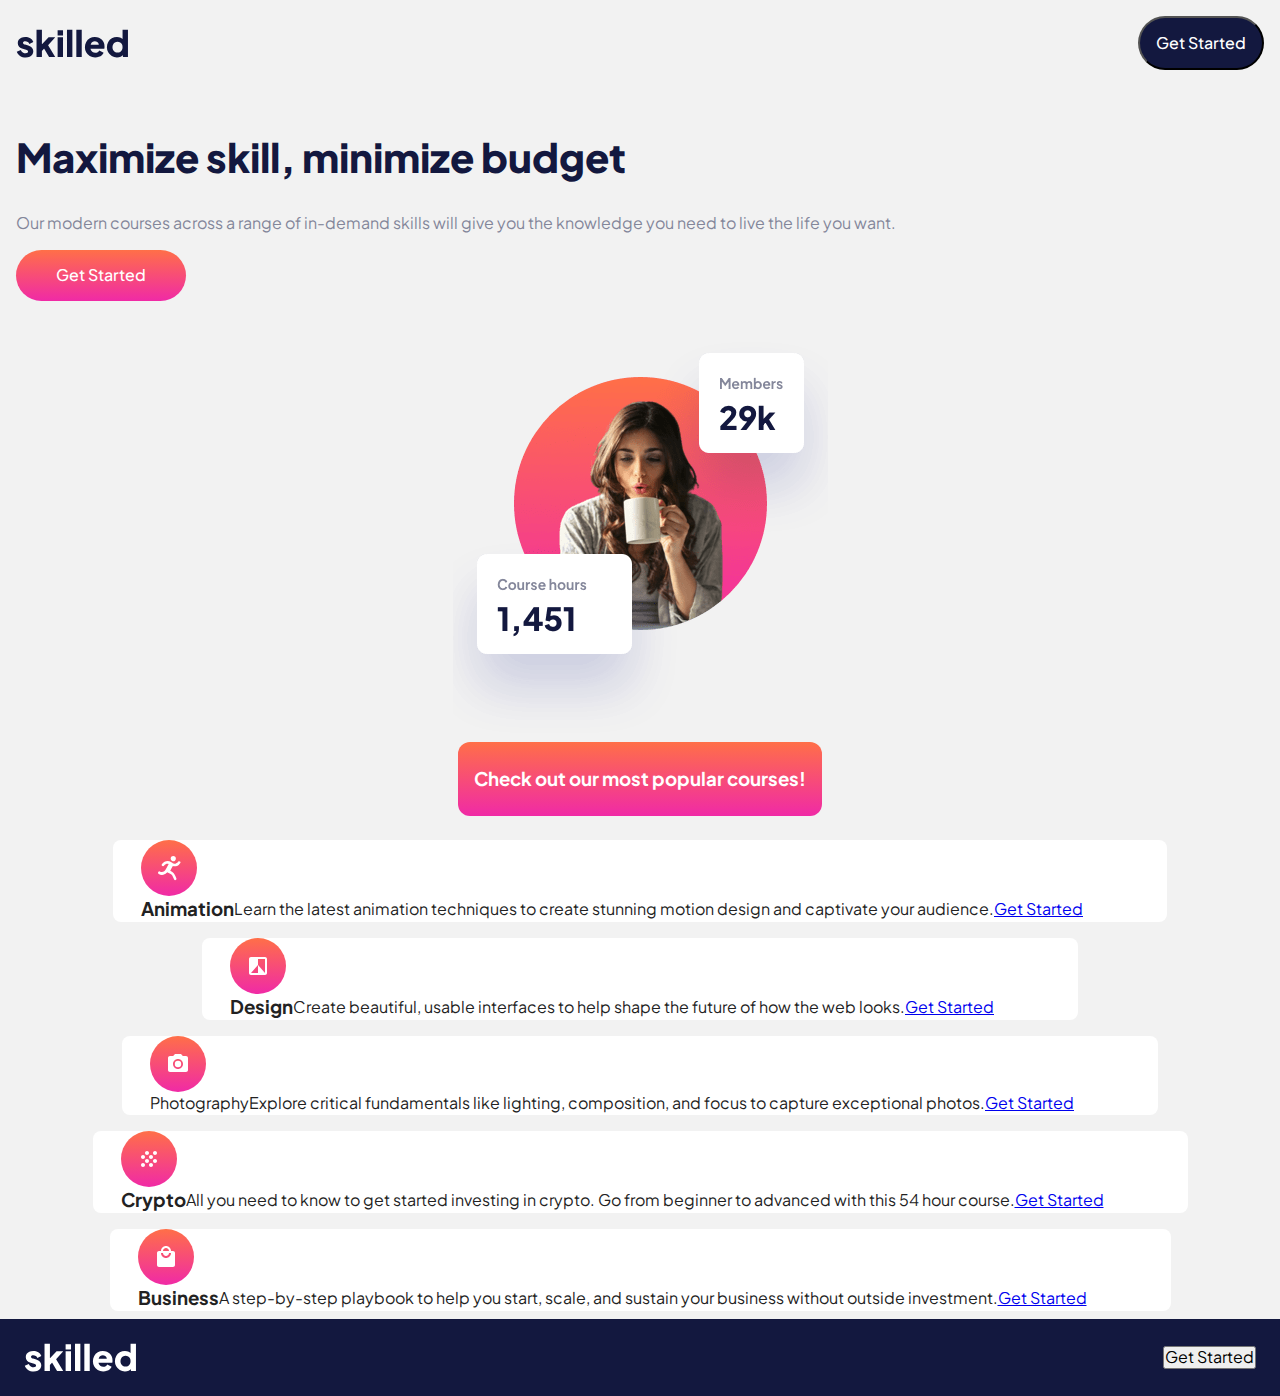
==== index.html @ dfbf9c13 "Styled the hero section and started on the courses section" ====
<!DOCTYPE html>
<html lang="en">
<head>
  <meta charset="UTF-8">
  <meta name="viewport" content="width=device-width, initial-scale=1.0">

  <link rel="icon" type="image/png" sizes="32x32" href="./assets/favicon-32x32.png">
  <link rel="stylesheet" href="css/normalize.css">
  <link rel="stylesheet" href="css/main.css">

  <!-- Google Fonts -->
  <link rel="preconnect" href="https://fonts.googleapis.com">
  <link rel="preconnect" href="https://fonts.gstatic.com" crossorigin>
  <link href="https://fonts.googleapis.com/css2?family=Plus+Jakarta+Sans:wght@500;800&display=swap" rel="stylesheet">
  
  <title>Frontend Mentor | Skilled e-learning landing page</title>
</head>
<body>
  <header>
    <a href="#">
      <img src="./assets/logo-dark.svg" alt="skilled logo"/>
    </a>
    <button class="header-button" type="button">Get Started</button>
  </header>

  <main>
    <section class="hero-area">
      <div class="content-wrapper">
        <h1>Maximize skill, minimize budget</h1>
        <p>Our modern courses across a range of in-demand skills will give you the 
        knowledge you need to live the life you want.</p>
        <button class="hero-button" type="button">Get Started</button>
      </div>

      <div class="hero-image">
        <img src="./assets/image-hero-mobile.png"/>
      </div>
    </section>

    <section class="courses">
      <div class="courses-heading">
        <h3>Check out our most popular courses!</h3>
      </div>

      <div class="course-card">
        <img src="./assets/icon-animation.svg" alt="animation icon"/>
        <h3>Animation</h3>
        <p>Learn the latest animation techniques to create stunning motion 
          design and captivate your audience.</p>
        <a class="" href="#">Get Started</a>
      </div>

      <div class="course-card">
        <img src="./assets/icon-design.svg" alt="design icon" />
        <h3>Design</h3>
        <p>Create beautiful, usable interfaces to help shape the future of 
          how the web looks.</p>
        <a href="#">Get Started</a>
      </div>

      <div class="course-card">
        <img src="./assets/icon-photography.svg" alt="photography icon"
        <h3>Photography</h3>
        <p> Explore critical fundamentals like lighting, composition, and focus 
          to capture exceptional photos.</p>
        <a href="#">Get Started</a>
      </div>

      <div class="course-card">
        <img src="./assets/icon-crypto.svg" alt="crypto icon" />
        <h3>Crypto</h3>
        <p> All you need to know to get started investing in crypto. Go from beginner 
          to advanced with this 54 hour course.</p>
        <a href="#">Get Started</a>
      </div>

      <div class="course-card">
        <img src="./assets/icon-business.svg" alt="business icon" />
        <h3>Business</h3>
        <p>A step-by-step playbook to help you start, scale, and sustain your business 
          without outside investment.</p>
        <a href="#">Get Started</a>
      </div>
    </section>
  </main>

  <footer>
    <img src="./assets/logo-light.svg" alt="skilled logo" />
    <button class="footer-button" type="button">Get Started</button>
  </footer>

</body>
</html>
---- css/main.css ----
/*! HTML5 Boilerplate v8.0.0 | MIT License | https://html5boilerplate.com/ */

/* main.css 2.1.0 | MIT License | https://github.com/h5bp/main.css#readme */
/*
 * What follows is the result of much research on cross-browser styling.
 * Credit left inline and big thanks to Nicolas Gallagher, Jonathan Neal,
 * Kroc Camen, and the H5BP dev community and team.
 */

/* ==========================================================================
   Base styles: opinionated defaults
   ========================================================================== */

html {
  color: #222;
  font-size: 1em;
  line-height: 1.4;
}

/*
 * Remove text-shadow in selection highlight:
 * https://twitter.com/miketaylr/status/12228805301
 *
 * Vendor-prefixed and regular ::selection selectors cannot be combined:
 * https://stackoverflow.com/a/16982510/7133471
 *
 * Customize the background color to match your design.
 */

::-moz-selection {
  background: #b3d4fc;
  text-shadow: none;
}

::selection {
  background: #b3d4fc;
  text-shadow: none;
}

/*
 * A better looking default horizontal rule
 */

hr {
  display: block;
  height: 1px;
  border: 0;
  border-top: 1px solid #ccc;
  margin: 1em 0;
  padding: 0;
}

/*
 * Remove the gap between audio, canvas, iframes,
 * images, videos and the bottom of their containers:
 * https://github.com/h5bp/html5-boilerplate/issues/440
 */

audio,
canvas,
iframe,
img,
svg,
video {
  vertical-align: middle;
}

/*
 * Remove default fieldset styles.
 */

fieldset {
  border: 0;
  margin: 0;
  padding: 0;
}

/*
 * Allow only vertical resizing of textareas.
 */

textarea {
  resize: vertical;
}

/* ==========================================================================
   Author's custom styles
   ========================================================================== */

   * {
    padding: 0;
    margin: 0;
    box-sizing: border-box;
}

/**** Body *****/
body {
  display: flex;
  justify-content: center;
  align-items: center;
  flex-flow: row wrap;
  background-color: #F2F2F2;
  font-family: 'Plus Jakarta Sans', sans-serif;

}

/**** Header *****/
header {
  display: flex;
  justify-content: space-between;
  align-items: center;
  flex-flow: row nowrap;
  width: 100%;
  margin: 1em 1em;
}

.header-button {
  color: #ffffff;
  font-family: 'Plus Jakarta Sans', sans-serif;
  font-weight: 500;
  font-size: 1em;
  background-color: #13183F;
  border-radius: 2em;
  padding: 1em;
}


/***** Main *****/
main {
  display: flex;
  justify-content: center;
  align-items: center;
  flex-flow: row wrap;
  width: 100%;
}


/***** Hero *****/
.hero-area {
  display: flex;
  justify-content: center;
  align-items: center;
  flex-flow: row wrap;
  width: 100%;
}

.content-wrapper {
  width: 100%;
  margin: 1em;
  display: flex;
  justify-content: left;
  align-items: center;
  flex-flow: row wrap;
}

h1 {
  color: #13183F;
  font-weight: 800;
  font-size: 2.5rem;
}

.hero-area p {
  color: #83869A;
  width: 100%;
}

.hero-button {
  border-radius: 2em;
  padding: 1em 2.5em;
  font-weight: 500;
  background: linear-gradient(#FF6F48, #F02AA6);
  color: #ffffff;
  border: none;
  margin: 1em 0;
}

/***** Courses *****/
.courses {
  width: 90%;
  display: flex;
  justify-content: center;
  align-items: center;
  flex-flow: row wrap;
}

.courses-heading {
  background: linear-gradient(#FF6F48, #F02AA6);
  color: #ffffff;
  border-radius: 0.75em;
  padding: 1.5em 1em;
  text-align: left;
  margin-bottom: 1em;
}

.course-card { 
  display: flex;
  justify-content: left;
  align-items: center;
  flex-flow: row wrap;
  background-color: #ffffff;
  margin: 0.5em;
  border-radius: 0.5em;
  padding: 0 1.75rem;
}

.course-card img {
  padding-right: 100%;
  
}


/***** Footer *****/
footer {
  display: flex;
  justify-content: space-between;
  align-items: center;
  flex-flow: row wrap;
  background-color: #13183F;
  color: #ffffff;
  width: 100%;
  padding: 1.5em;
}


/* ==========================================================================
   Media Queries
   ========================================================================== */

   /* @media only screen and (min-width: 35em) {
    Style adjustments for viewports that meet the condition
  } */
  
  @media print,
    (-webkit-min-device-pixel-ratio: 1.25),
    (min-resolution: 1.25dppx),
    (min-resolution: 120dpi) {
    /* Style adjustments for high resolution devices */
  }

/* ==========================================================================
   Helper classes
   ========================================================================== */

/*
 * Hide visually and from screen readers
 */

.hidden,
[hidden] {
  display: none !important;
}

/*
 * Hide only visually, but have it available for screen readers:
 * https://snook.ca/archives/html_and_css/hiding-content-for-accessibility
 *
 * 1. For long content, line feeds are not interpreted as spaces and small width
 *    causes content to wrap 1 word per line:
 *    https://medium.com/@jessebeach/beware-smushed-off-screen-accessible-text-5952a4c2cbfe
 */

.sr-only {
  border: 0;
  clip: rect(0, 0, 0, 0);
  height: 1px;
  margin: -1px;
  overflow: hidden;
  padding: 0;
  position: absolute;
  white-space: nowrap;
  width: 1px;
  /* 1 */
}

/*
 * Extends the .sr-only class to allow the element
 * to be focusable when navigated to via the keyboard:
 * https://www.drupal.org/node/897638
 */

.sr-only.focusable:active,
.sr-only.focusable:focus {
  clip: auto;
  height: auto;
  margin: 0;
  overflow: visible;
  position: static;
  white-space: inherit;
  width: auto;
}

/*
 * Hide visually and from screen readers, but maintain layout
 */

.invisible {
  visibility: hidden;
}

/*
 * Clearfix: contain floats
 *
 * For modern browsers
 * 1. The space content is one way to avoid an Opera bug when the
 *    `contenteditable` attribute is included anywhere else in the document.
 *    Otherwise it causes space to appear at the top and bottom of elements
 *    that receive the `clearfix` class.
 * 2. The use of `table` rather than `block` is only necessary if using
 *    `:before` to contain the top-margins of child elements.
 */

.clearfix::before,
.clearfix::after {
  content: " ";
  display: table;
}

.clearfix::after {
  clear: both;
}


/* ==========================================================================
   Print styles.
   Inlined to avoid the additional HTTP request:
   https://www.phpied.com/delay-loading-your-print-css/
   ========================================================================== */

@media print {
  *,
  *::before,
  *::after {
    background: #fff !important;
    color: #000 !important;
    /* Black prints faster */
    box-shadow: none !important;
    text-shadow: none !important;
  }

  a,
  a:visited {
    text-decoration: underline;
  }

  a[href]::after {
    content: " (" attr(href) ")";
  }

  abbr[title]::after {
    content: " (" attr(title) ")";
  }

  /*
   * Don't show links that are fragment identifiers,
   * or use the `javascript:` pseudo protocol
   */
  a[href^="#"]::after,
  a[href^="javascript:"]::after {
    content: "";
  }

  pre {
    white-space: pre-wrap !important;
  }

  pre,
  blockquote {
    border: 1px solid #999;
    page-break-inside: avoid;
  }

  /*
   * Printing Tables:
   * https://web.archive.org/web/20180815150934/http://css-discuss.incutio.com/wiki/Printing_Tables
   */
  thead {
    display: table-header-group;
  }

  tr,
  img {
    page-break-inside: avoid;
  }

  p,
  h2,
  h3 {
    orphans: 3;
    widows: 3;
  }

  h2,
  h3 {
    page-break-after: avoid;
  }
}
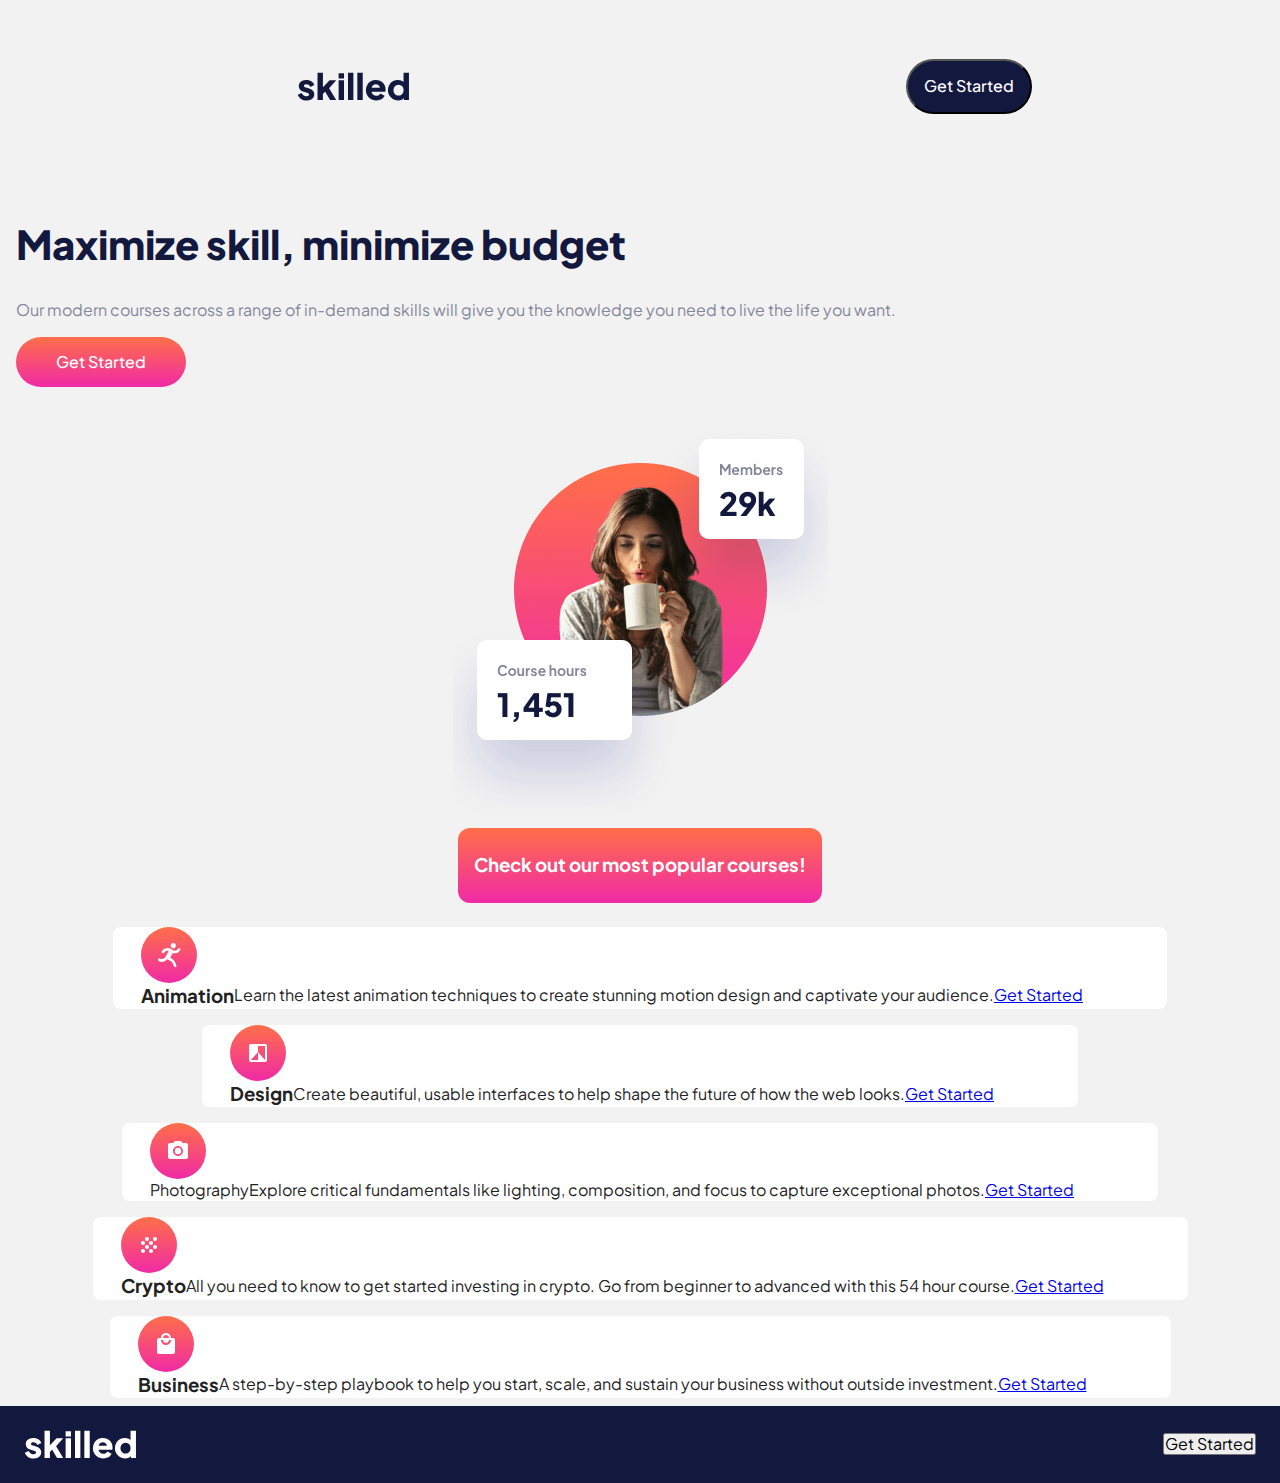
==== commit ed9a2982: "Sorted alignment in header" ====
--- a/index.html
+++ b/index.html
@@ -18,7 +18,7 @@
 <body>
   <header>
     <a href="#">
-      <img src="./assets/logo-dark.svg" alt="skilled logo"/>
+      <img class="header-logo" src="./assets/logo-dark.svg" alt="skilled logo"/>
     </a>
     <button class="header-button" type="button">Get Started</button>
   </header>
--- a/css/main.css
+++ b/css/main.css
@@ -95,10 +95,10 @@
 
 /**** Body *****/
 body {
-  display: flex;
-  justify-content: center;
-  align-items: center;
-  flex-flow: row wrap;
+  /* display: flex; */
+  /* justify-content: center; */
+  /* align-items: center; */
+  /* flex-flow: row wrap; */
   background-color: #F2F2F2;
   font-family: 'Plus Jakarta Sans', sans-serif;
 
@@ -107,11 +107,12 @@
 /**** Header *****/
 header {
   display: flex;
-  justify-content: space-between;
-  align-items: center;
-  flex-flow: row nowrap;
-  width: 100%;
-  margin: 1em 1em;
+  justify-content: space-around;
+  align-items: center;
+  /* flex-flow: row nowrap; */
+  /* width: 100%; */
+  /* margin: 1em 1em; */
+  padding: 1.5rem;
 }
 
 .header-button {
@@ -122,6 +123,11 @@
   background-color: #13183F;
   border-radius: 2em;
   padding: 1em;
+}
+
+.header-logo {
+  /* height: 30px; */
+  padding: 3em;
 }
 
 
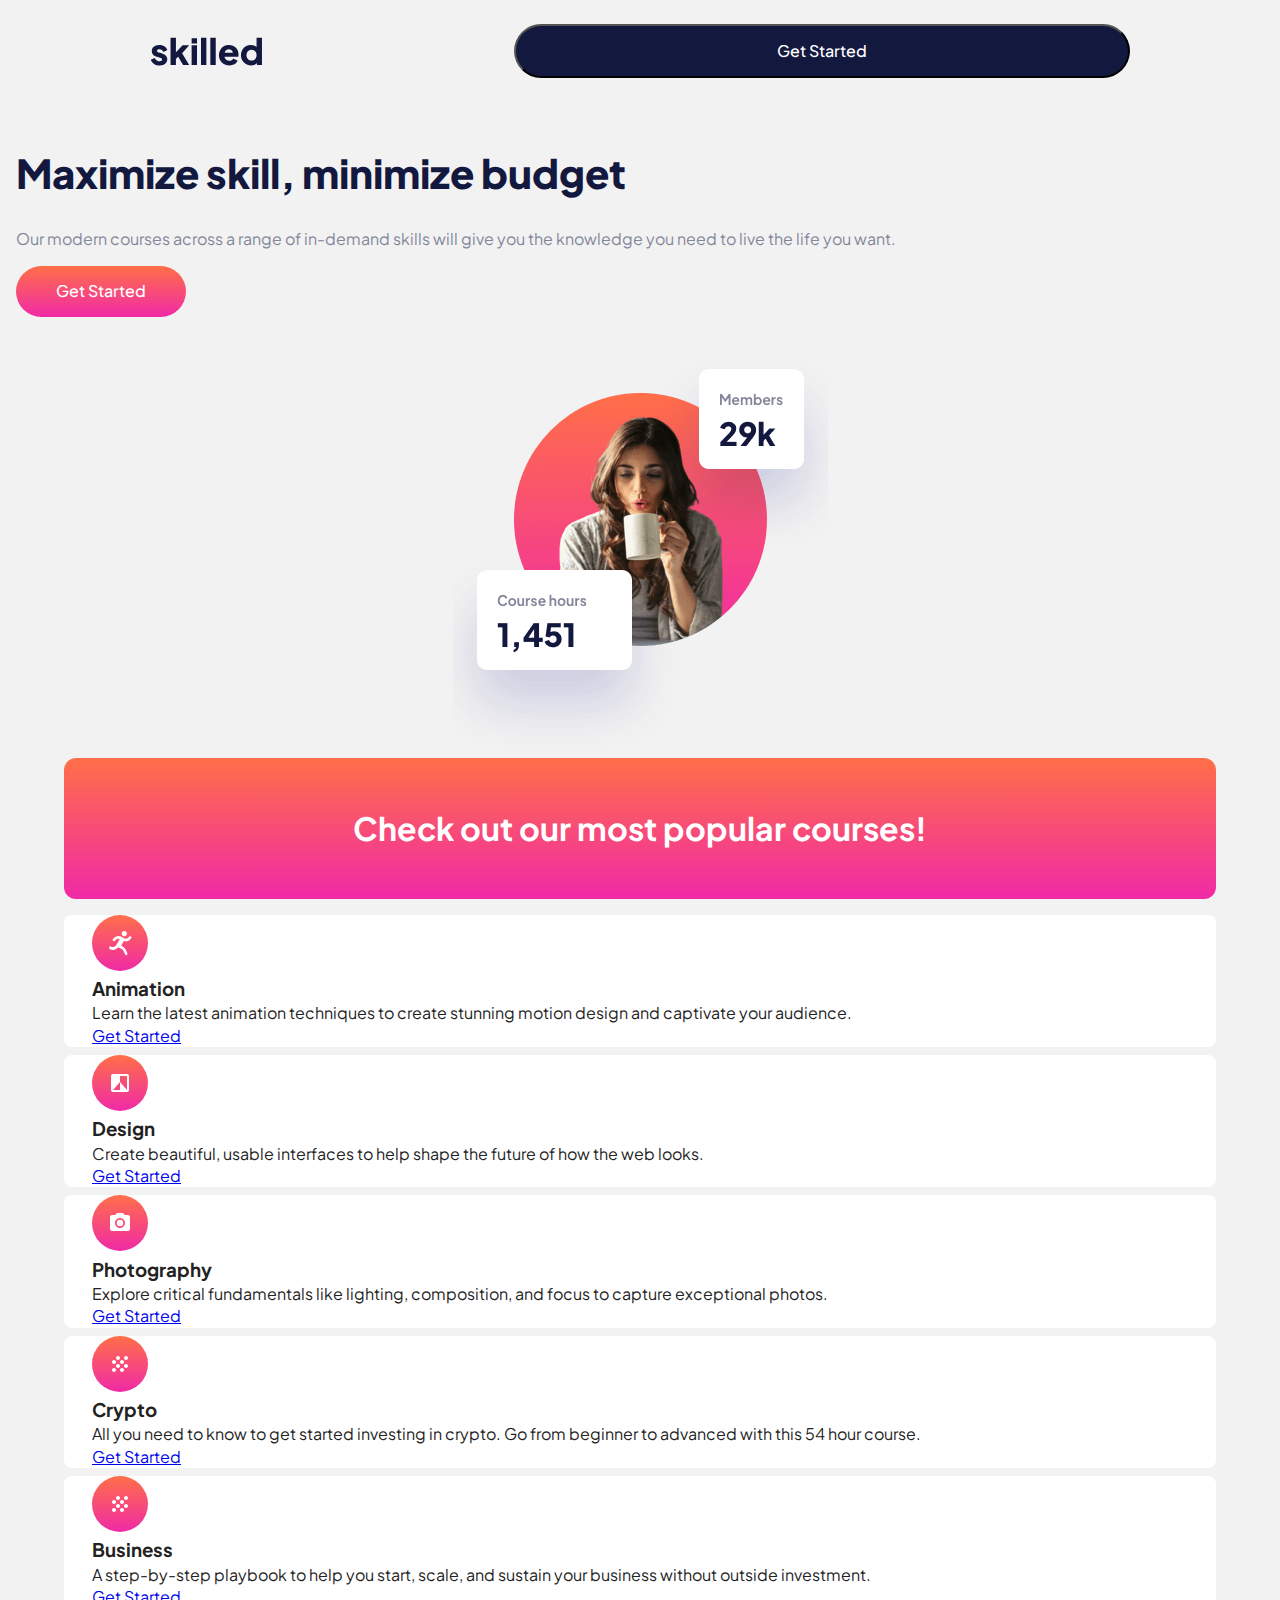
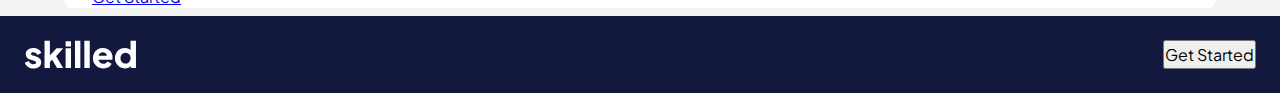
==== commit 8c3f9b50: "Used pseudo-element of ::before on card icons." ====
--- a/index.html
+++ b/index.html
@@ -1,5 +1,6 @@
 <!DOCTYPE html>
 <html lang="en">
+
 <head>
   <meta charset="UTF-8">
   <meta name="viewport" content="width=device-width, initial-scale=1.0">
@@ -12,76 +13,72 @@
   <link rel="preconnect" href="https://fonts.googleapis.com">
   <link rel="preconnect" href="https://fonts.gstatic.com" crossorigin>
   <link href="https://fonts.googleapis.com/css2?family=Plus+Jakarta+Sans:wght@500;800&display=swap" rel="stylesheet">
-  
+
   <title>Frontend Mentor | Skilled e-learning landing page</title>
 </head>
+
 <body>
   <header>
     <a href="#">
-      <img class="header-logo" src="./assets/logo-dark.svg" alt="skilled logo"/>
+      <img class="header-logo" src="./assets/logo-dark.svg" alt="skilled logo" />
     </a>
     <button class="header-button" type="button">Get Started</button>
   </header>
 
   <main>
-    <section class="hero-area">
+    <div class="hero-area">
       <div class="content-wrapper">
         <h1>Maximize skill, minimize budget</h1>
-        <p>Our modern courses across a range of in-demand skills will give you the 
-        knowledge you need to live the life you want.</p>
+        <p>Our modern courses across a range of in-demand skills will give you the
+          knowledge you need to live the life you want.</p>
         <button class="hero-button" type="button">Get Started</button>
       </div>
 
       <div class="hero-image">
-        <img src="./assets/image-hero-mobile.png"/>
+        <img src="./assets/image-hero-mobile.png" />
       </div>
-    </section>
+    </div>
 
-    <section class="courses">
-      <div class="courses-heading">
-        <h3>Check out our most popular courses!</h3>
+    <div class="courses">
+      <div class="courses-heading-background">
+        <h3 class="courses-heading">Check out our most popular courses!</h3>
       </div>
 
-      <div class="course-card">
-        <img src="./assets/icon-animation.svg" alt="animation icon"/>
+      <div class="course-card animation">
         <h3>Animation</h3>
-        <p>Learn the latest animation techniques to create stunning motion 
+        <p>Learn the latest animation techniques to create stunning motion
           design and captivate your audience.</p>
         <a class="" href="#">Get Started</a>
       </div>
 
-      <div class="course-card">
-        <img src="./assets/icon-design.svg" alt="design icon" />
+      <div class="course-card design">
         <h3>Design</h3>
-        <p>Create beautiful, usable interfaces to help shape the future of 
+        <p>Create beautiful, usable interfaces to help shape the future of
           how the web looks.</p>
         <a href="#">Get Started</a>
       </div>
 
-      <div class="course-card">
-        <img src="./assets/icon-photography.svg" alt="photography icon"
+      <div class="course-card photography">
         <h3>Photography</h3>
-        <p> Explore critical fundamentals like lighting, composition, and focus 
+        <p> Explore critical fundamentals like lighting, composition, and focus
           to capture exceptional photos.</p>
         <a href="#">Get Started</a>
       </div>
 
-      <div class="course-card">
-        <img src="./assets/icon-crypto.svg" alt="crypto icon" />
+      <div class="course-card crypto">
         <h3>Crypto</h3>
-        <p> All you need to know to get started investing in crypto. Go from beginner 
+        <p> All you need to know to get started investing in crypto. Go from beginner
           to advanced with this 54 hour course.</p>
         <a href="#">Get Started</a>
       </div>
 
-      <div class="course-card">
-        <img src="./assets/icon-business.svg" alt="business icon" />
+      <div class="course-card business">
         <h3>Business</h3>
-        <p>A step-by-step playbook to help you start, scale, and sustain your business 
+        <p>A step-by-step playbook to help you start, scale, and sustain your business
           without outside investment.</p>
         <a href="#">Get Started</a>
       </div>
-    </section>
+    </div>
   </main>
 
   <footer>
@@ -90,4 +87,5 @@
   </footer>
 
 </body>
+
 </html>--- a/css/main.css
+++ b/css/main.css
@@ -87,21 +87,16 @@
    Author's custom styles
    ========================================================================== */
 
-   * {
-    padding: 0;
-    margin: 0;
-    box-sizing: border-box;
+* {
+  padding: 0;
+  margin: 0;
+  box-sizing: border-box;
 }
 
 /**** Body *****/
 body {
-  /* display: flex; */
-  /* justify-content: center; */
-  /* align-items: center; */
-  /* flex-flow: row wrap; */
   background-color: #F2F2F2;
   font-family: 'Plus Jakarta Sans', sans-serif;
-
 }
 
 /**** Header *****/
@@ -109,9 +104,6 @@
   display: flex;
   justify-content: space-around;
   align-items: center;
-  /* flex-flow: row nowrap; */
-  /* width: 100%; */
-  /* margin: 1em 1em; */
   padding: 1.5rem;
 }
 
@@ -119,23 +111,20 @@
   color: #ffffff;
   font-family: 'Plus Jakarta Sans', sans-serif;
   font-weight: 500;
-  font-size: 1em;
+  font-size: 1rem;
   background-color: #13183F;
   border-radius: 2em;
-  padding: 1em;
-}
-
-.header-logo {
-  /* height: 30px; */
-  padding: 3em;
-}
+  padding: 1rem;
+  width: 50%;
+}
+
+.header-logo {}
 
 
 /***** Main *****/
 main {
   display: flex;
   justify-content: center;
-  align-items: center;
   flex-flow: row wrap;
   width: 100%;
 }
@@ -145,18 +134,13 @@
 .hero-area {
   display: flex;
   justify-content: center;
-  align-items: center;
   flex-flow: row wrap;
   width: 100%;
 }
 
 .content-wrapper {
   width: 100%;
-  margin: 1em;
-  display: flex;
-  justify-content: left;
-  align-items: center;
-  flex-flow: row wrap;
+  margin: 1rem;
 }
 
 h1 {
@@ -172,59 +156,76 @@
 
 .hero-button {
   border-radius: 2em;
-  padding: 1em 2.5em;
+  padding: 1rem 2.5rem;
   font-weight: 500;
   background: linear-gradient(#FF6F48, #F02AA6);
   color: #ffffff;
   border: none;
-  margin: 1em 0;
+  margin: 1rem 0;
 }
 
 /***** Courses *****/
 .courses {
   width: 90%;
-  display: flex;
-  justify-content: center;
-  align-items: center;
-  flex-flow: row wrap;
-}
-
-.courses-heading {
+}
+
+.courses-heading-background {
   background: linear-gradient(#FF6F48, #F02AA6);
   color: #ffffff;
   border-radius: 0.75em;
-  padding: 1.5em 1em;
+  padding: 3rem 1rem;
   text-align: left;
-  margin-bottom: 1em;
-}
-
-.course-card { 
+  margin-bottom: 1rem;
+  width: 100%;
   display: flex;
-  justify-content: left;
-  align-items: center;
-  flex-flow: row wrap;
+  justify-content: center;
+}
+
+.courses-heading {
+  /* width: 80%; */
+  font-size: 2rem;
+  margin: 0 1rem;
+}
+
+.course-card {
   background-color: #ffffff;
-  margin: 0.5em;
+  margin: 0.5rem 0;
   border-radius: 0.5em;
   padding: 0 1.75rem;
 }
 
+.animation::before {
+  content: url("../assets/icon-animation.svg");
+}
+
+.design::before {
+  content: url("../assets/icon-design.svg");
+}
+
+.photography::before {
+  content: url("../assets/icon-photography.svg");
+}
+
+.crypto::before {
+  content: url("../assets/icon-crypto.svg");
+}
+
+.business::before {
+  content: url("../assets/icon-crypto.svg");
+}
+
 .course-card img {
   padding-right: 100%;
-  
-}
-
+}
 
 /***** Footer *****/
 footer {
   display: flex;
   justify-content: space-between;
-  align-items: center;
-  flex-flow: row wrap;
   background-color: #13183F;
   color: #ffffff;
   width: 100%;
-  padding: 1.5em;
+  padding: 1.5rem;
 }
 
 
@@ -232,16 +233,16 @@
    Media Queries
    ========================================================================== */
 
-   /* @media only screen and (min-width: 35em) {
+/* @media only screen and (min-width: 35em) {
     Style adjustments for viewports that meet the condition
   } */
-  
-  @media print,
-    (-webkit-min-device-pixel-ratio: 1.25),
-    (min-resolution: 1.25dppx),
-    (min-resolution: 120dpi) {
-    /* Style adjustments for high resolution devices */
-  }
+
+@media print,
+(-webkit-min-device-pixel-ratio: 1.25),
+(min-resolution: 1.25dppx),
+(min-resolution: 120dpi) {
+  /* Style adjustments for high resolution devices */
+}
 
 /* ==========================================================================
    Helper classes
@@ -333,6 +334,7 @@
    ========================================================================== */
 
 @media print {
+
   *,
   *::before,
   *::after {
@@ -399,5 +401,4 @@
   h3 {
     page-break-after: avoid;
   }
-}
-
+}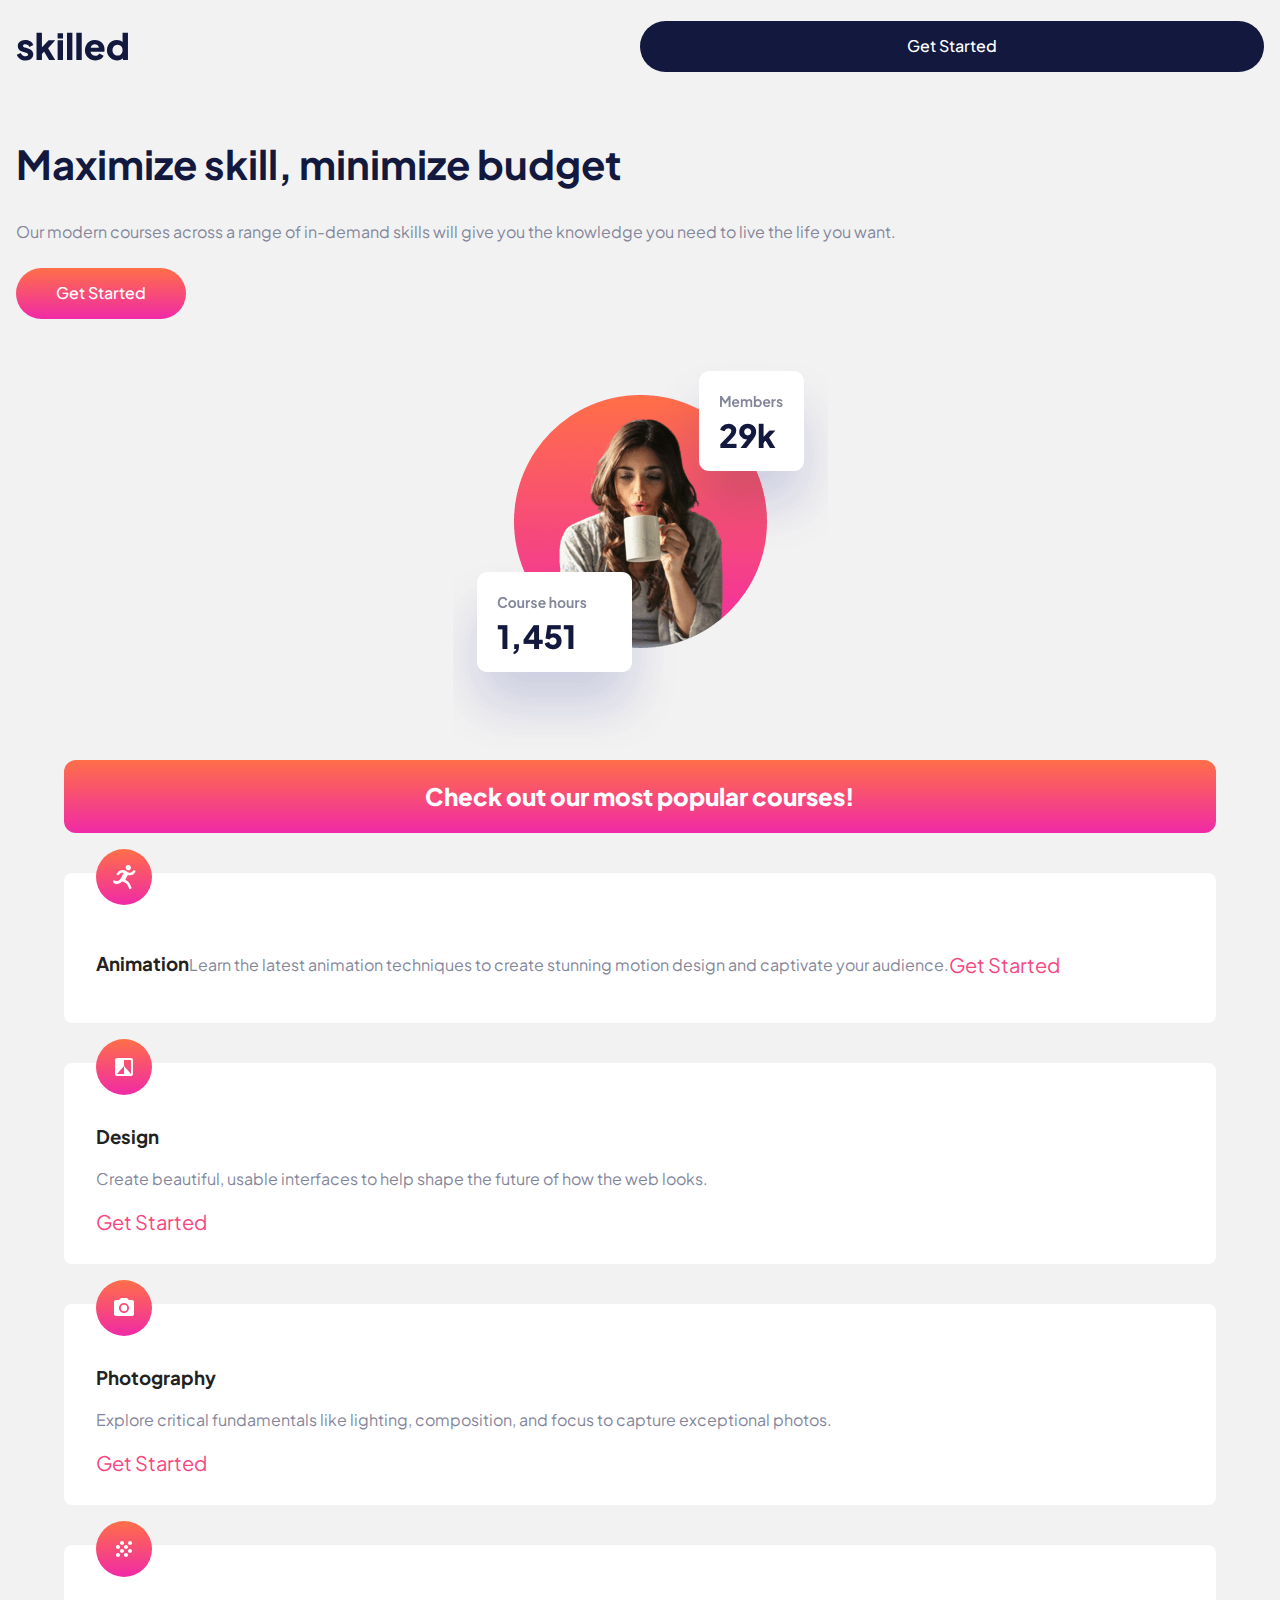
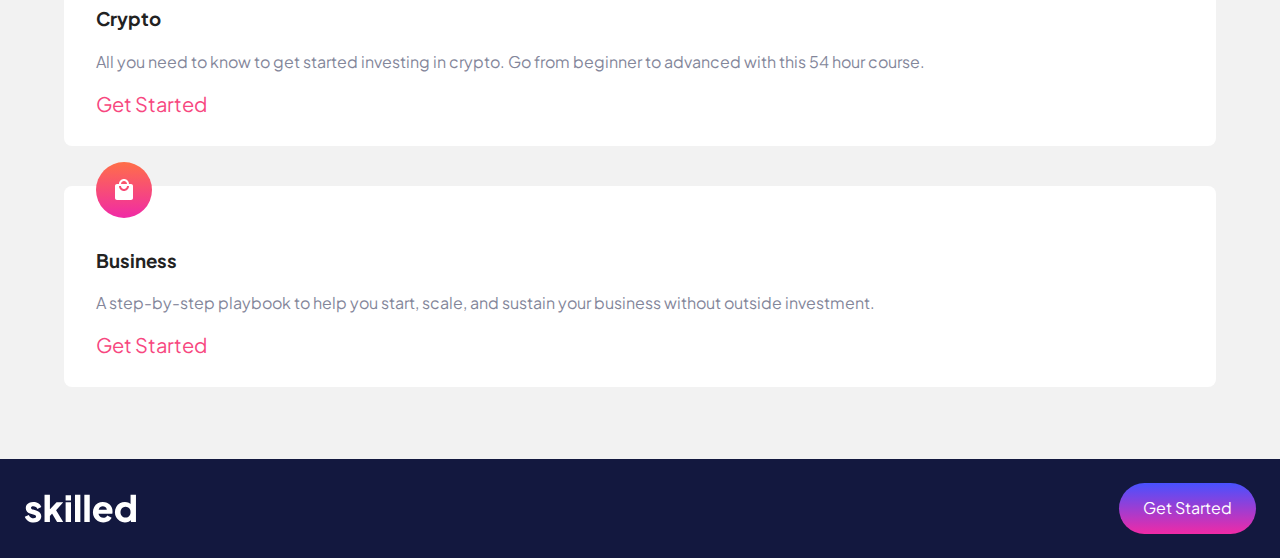
==== commit 0ea199eb: "Finished mobile styles" ====
--- a/index.html
+++ b/index.html
@@ -20,7 +20,7 @@
 <body>
   <header>
     <a href="#">
-      <img class="header-logo" src="./assets/logo-dark.svg" alt="skilled logo" />
+      <img class="header-logo" src="./assets/logo-dark.svg" alt="skilled logo dark blue letters" />
     </a>
     <button class="header-button" type="button">Get Started</button>
   </header>
@@ -45,10 +45,12 @@
       </div>
 
       <div class="course-card animation">
-        <h3>Animation</h3>
-        <p>Learn the latest animation techniques to create stunning motion
-          design and captivate your audience.</p>
-        <a class="" href="#">Get Started</a>
+        <div class="card-content">
+          <h3>Animation</h3>
+          <p>Learn the latest animation techniques to create stunning motion
+            design and captivate your audience.</p>
+          <a class="" href="#">Get Started</a>
+        </div>
       </div>
 
       <div class="course-card design">
--- a/css/main.css
+++ b/css/main.css
@@ -102,9 +102,10 @@
 /**** Header *****/
 header {
   display: flex;
-  justify-content: space-around;
+  justify-content: space-between;
   align-items: center;
-  padding: 1.5rem;
+  margin: 1rem;
+  /* padding: 1.5rem; */
 }
 
 .header-button {
@@ -116,10 +117,8 @@
   border-radius: 2em;
   padding: 1rem;
   width: 50%;
-}
-
-.header-logo {}
-
+  border: none;
+}
 
 /***** Main *****/
 main {
@@ -147,11 +146,13 @@
   color: #13183F;
   font-weight: 800;
   font-size: 2.5rem;
+  font-weight: bold;
 }
 
 .hero-area p {
   color: #83869A;
-  width: 100%;
+  line-height: 1.6rem;
+  padding-bottom: 0.5rem;
 }
 
 .hero-button {
@@ -173,59 +174,112 @@
   background: linear-gradient(#FF6F48, #F02AA6);
   color: #ffffff;
   border-radius: 0.75em;
-  padding: 3rem 1rem;
+  padding: 1.25rem;
   text-align: left;
-  margin-bottom: 1rem;
+  margin-bottom: 2.0rem;
   width: 100%;
   display: flex;
   justify-content: center;
 }
 
 .courses-heading {
-  /* width: 80%; */
-  font-size: 2rem;
+  font-size: 1.5rem;
+  font-weight: 800;
   margin: 0 1rem;
 }
 
 .course-card {
   background-color: #ffffff;
-  margin: 0.5rem 0;
+  margin: 2.5rem 0;
   border-radius: 0.5em;
-  padding: 0 1.75rem;
+  padding: 0 2.0rem 1.75rem;
+}
+
+.card-content {
+  display: flex;
+  align-items: center;
+  flex-flow: row wrap;
+}
+
+.course-card p,
+a {
+  padding: 1rem 0;
+}
+
+.course-card a {
+  color: #F74780;
+  text-decoration: none;
+  font-size: 1.25rem;
+}
+
+.course-card p {
+  color: #83869A;
+  line-height: 1.6rem;
 }
 
 .animation::before {
   content: url("../assets/icon-animation.svg");
+  position: relative;
+  top: -1.5rem;
+  bottom: 0;
+  right: 0;
+  left: 0;
 }
 
 .design::before {
   content: url("../assets/icon-design.svg");
+  position: relative;
+  top: -1.5rem;
+  bottom: 0;
+  right: 0;
+  left: 0;
 }
 
 .photography::before {
   content: url("../assets/icon-photography.svg");
+  position: relative;
+  top: -1.5rem;
+  bottom: 0;
+  right: 0;
+  left: 0;
 }
 
 .crypto::before {
   content: url("../assets/icon-crypto.svg");
+  position: relative;
+  top: -1.5rem;
+  bottom: 0;
+  right: 0;
+  left: 0;
 }
 
 .business::before {
-  content: url("../assets/icon-crypto.svg");
-}
-
-.course-card img {
-  padding-right: 100%;
+  content: url("../assets/icon-business.svg");
+  position: relative;
+  top: -1.5rem;
+  bottom: 0;
+  right: 0;
+  left: 0;
 }
 
 /***** Footer *****/
 footer {
   display: flex;
   justify-content: space-between;
+  align-items: center;
   background-color: #13183F;
   color: #ffffff;
   width: 100%;
   padding: 1.5rem;
+  margin-top: 2rem;
+}
+
+.footer-button {
+  background: linear-gradient(180deg, #4851FF 0%, #F02AA6 100%);
+  border-radius: 28px;
+  color: #ffffff;
+  padding: 1rem 1.5rem;
+  border: none;
 }
 
 
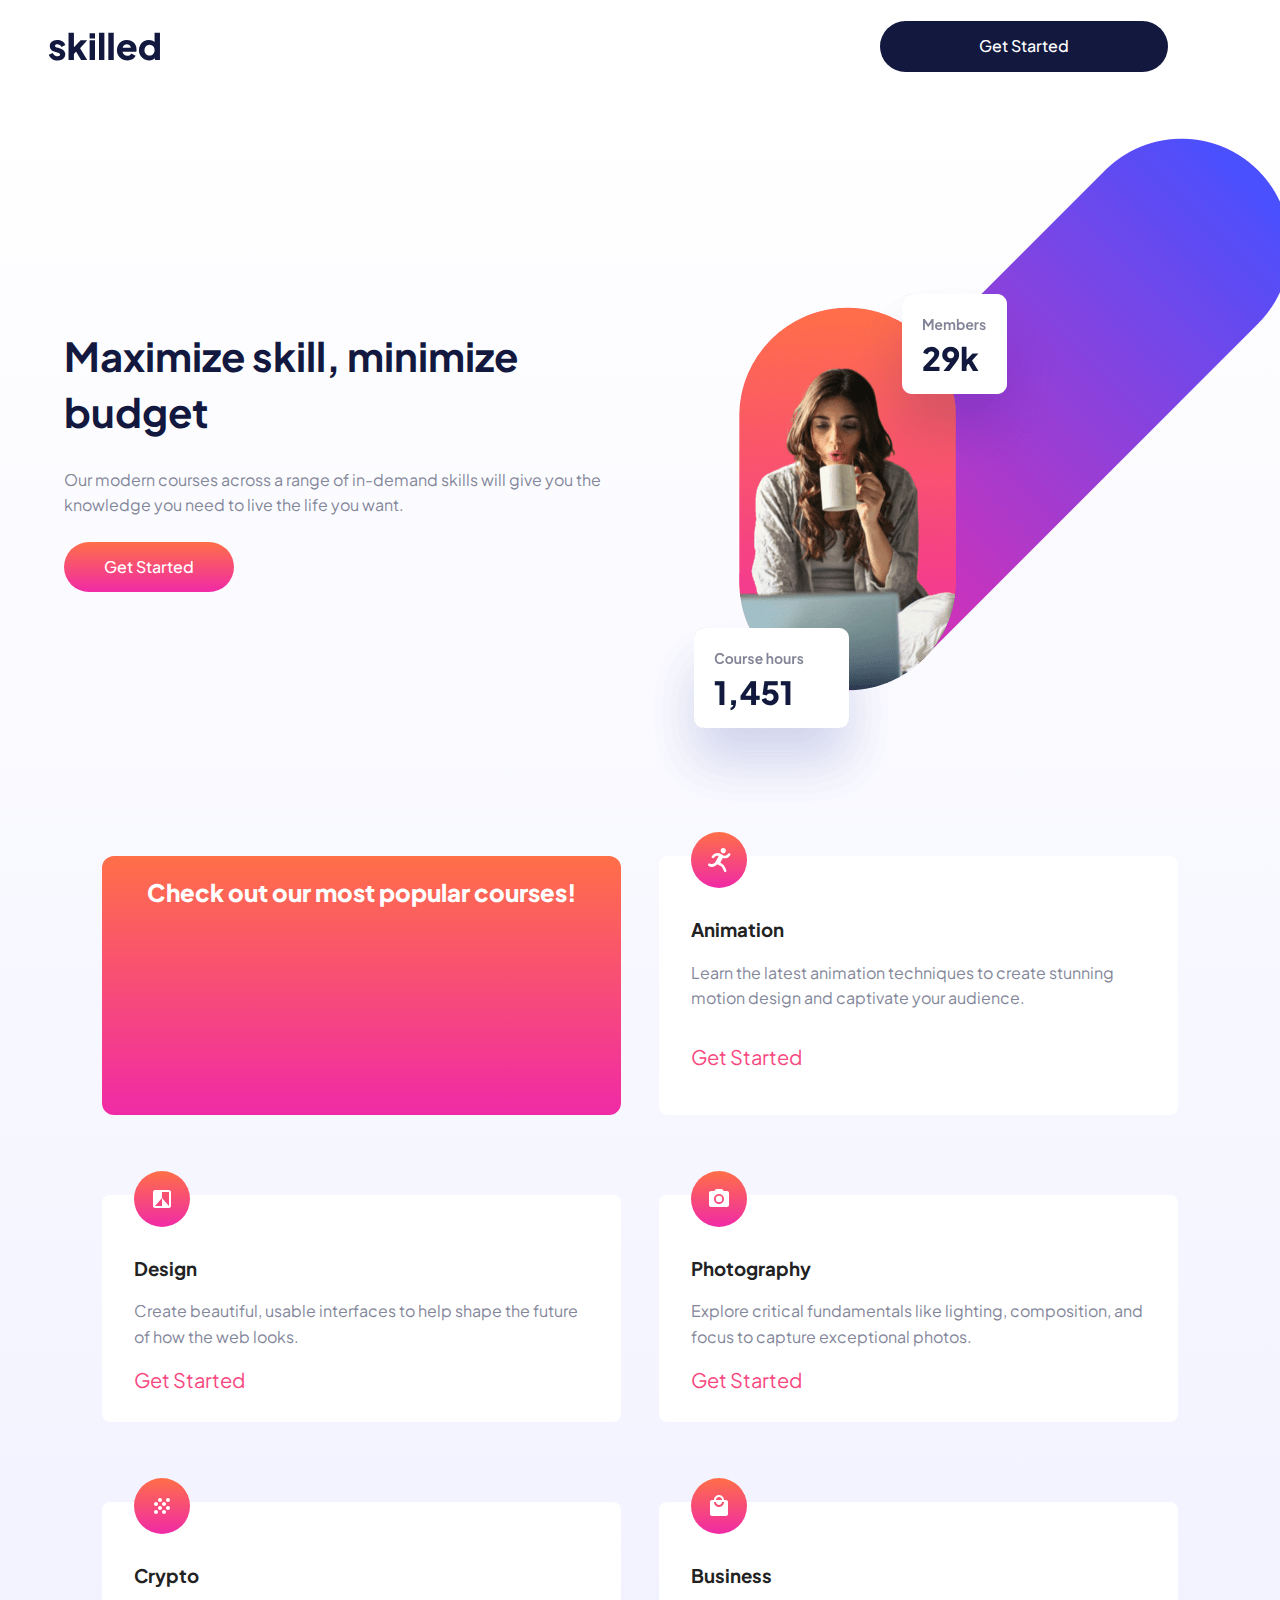
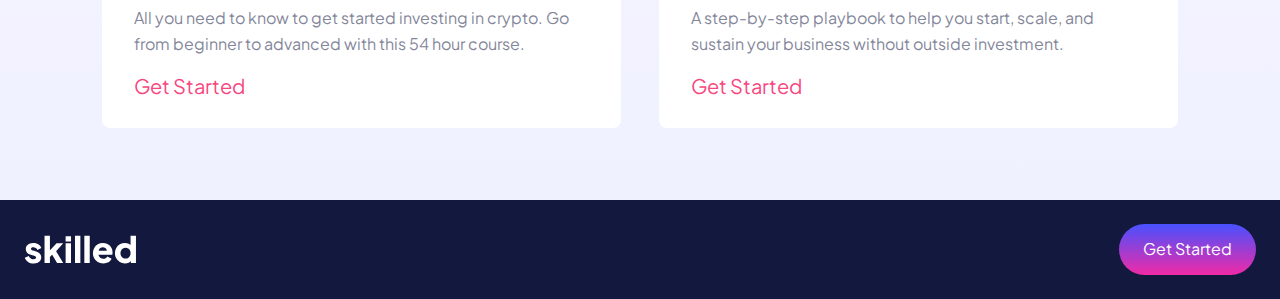
==== commit 87dbde2e: "Changed image to be responsive with <picture> element." ====
--- a/index.html
+++ b/index.html
@@ -34,8 +34,12 @@
         <button class="hero-button" type="button">Get Started</button>
       </div>
 
-      <div class="hero-image">
-        <img src="./assets/image-hero-mobile.png" />
+      <div class="contain-hero-image">
+        <picture class="hero-image">
+          <source srcset="./assets/image-hero-tablet.png" media="(min-width: 768px)" />
+          <source srcset="./assets/image-hero-desktop.png" media="(min-width: 1200px)" />
+          <img class="product-image" src="./assets/image-hero-mobile.png" alt="Female student sipping coffee" />
+        </picture>
       </div>
     </div>
 
--- a/css/main.css
+++ b/css/main.css
@@ -95,17 +95,17 @@
 
 /**** Body *****/
 body {
-  background-color: #F2F2F2;
+  background-color: #ffffff;
   font-family: 'Plus Jakarta Sans', sans-serif;
 }
 
 /**** Header *****/
 header {
+  background-color: #ffffff;
   display: flex;
-  justify-content: space-between;
+  justify-content: space-evenly;
   align-items: center;
   margin: 1rem;
-  /* padding: 1.5rem; */
 }
 
 .header-button {
@@ -122,9 +122,11 @@
 
 /***** Main *****/
 main {
+  background: linear-gradient(180deg, #FFFFFF 0%, #F0F1FF 100%);
   display: flex;
   justify-content: center;
   flex-flow: row wrap;
+  padding-bottom: 2rem;
   width: 100%;
 }
 
@@ -134,7 +136,7 @@
   display: flex;
   justify-content: center;
   flex-flow: row wrap;
-  width: 100%;
+  width: 90%;
 }
 
 .content-wrapper {
@@ -271,7 +273,6 @@
   color: #ffffff;
   width: 100%;
   padding: 1.5rem;
-  margin-top: 2rem;
 }
 
 .footer-button {
@@ -290,6 +291,69 @@
 /* @media only screen and (min-width: 35em) {
     Style adjustments for viewports that meet the condition
   } */
+
+/* ----------- Tablets larger than 768px wide ----------- */
+@media only screen and (min-width: 768px) {
+  header {
+    justify-content: space-between;
+    width: 90%;
+  }
+
+  .header-logo {
+    margin-left: 2rem;
+  }
+
+  .header-button {
+    width: 25%;
+  }
+
+  .hero-area {
+    display: flex;
+    /* flex-grow: 1; */
+    /* justify-content: space-evenly; */
+    align-items: center;
+    /* flex-flow: row nowrap; */
+    width: 90%;
+  }
+
+  .content-wrapper {
+    margin: 0;
+    width: 50%;
+  }
+
+  .contain-hero-image {
+    position: relative;
+    right: 0;
+    width: 50%;
+    object-fit: contain;
+    /* transform: translateX(55%); */
+    /* overflow: hidden; */
+  }
+
+  .hero-image {
+    display: block;
+    width: 100%;
+    object-fit: contain;
+  }
+
+  .courses {
+    display: flex;
+    justify-content: space-evenly;
+    flex-flow: row wrap;
+  }
+
+  .course-card {
+    width: 45%;
+  }
+
+  .courses-heading-background {
+    width: 45%;
+    margin: 2.5rem 0;
+  }
+}
+
+/* ----------- Desktop Screenlarger than 1200px wide ----------- */
+@media only screen and (min-width: 1200px) {}
 
 @media print,
 (-webkit-min-device-pixel-ratio: 1.25),
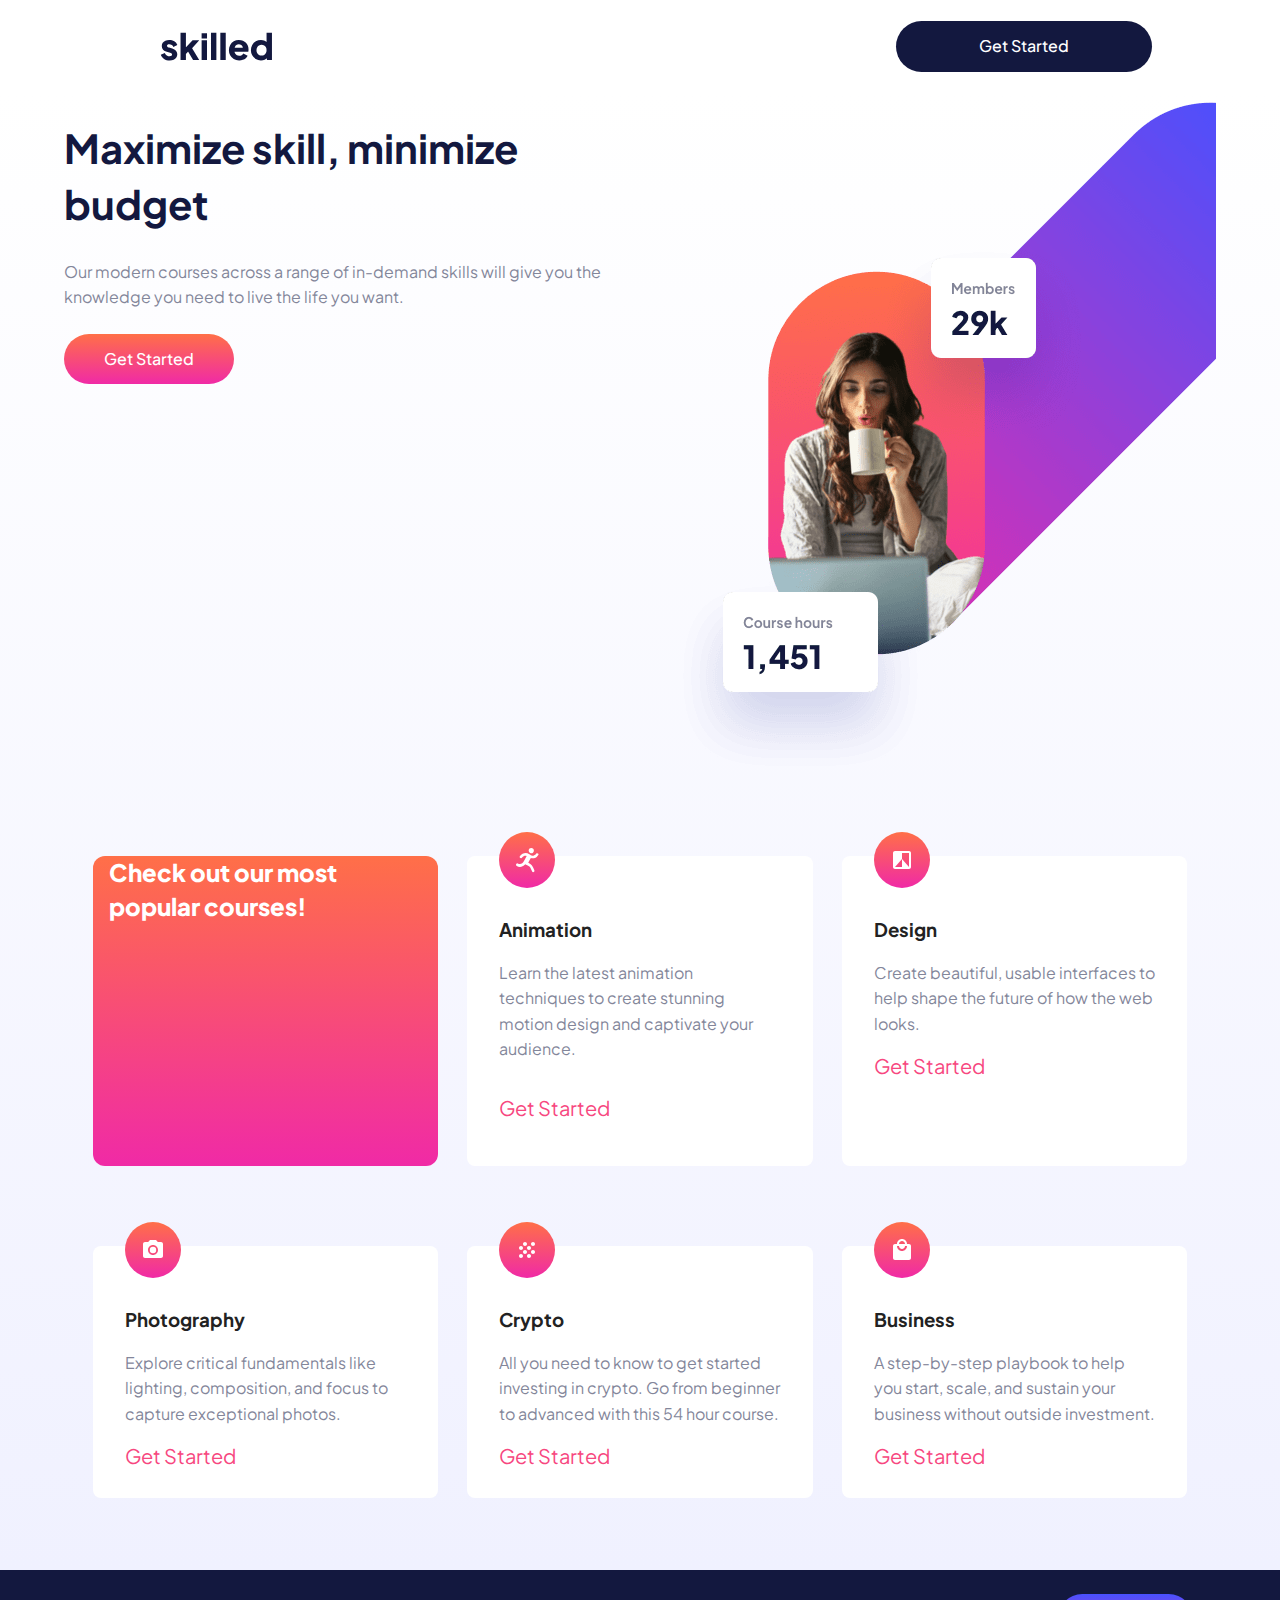
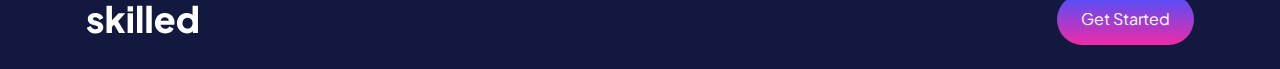
==== commit 5e6fc461: "Tweaked the hero image position and added styling for the desktop screen size" ====
--- a/index.html
+++ b/index.html
@@ -88,8 +88,10 @@
   </main>
 
   <footer>
-    <img src="./assets/logo-light.svg" alt="skilled logo" />
-    <button class="footer-button" type="button">Get Started</button>
+    <div class="contain-footer">
+      <img src="./assets/logo-light.svg" alt="skilled logo" />
+      <button class="footer-button" type="button">Get Started</button>
+    </div>
   </footer>
 
 </body>
--- a/css/main.css
+++ b/css/main.css
@@ -311,7 +311,7 @@
     display: flex;
     /* flex-grow: 1; */
     /* justify-content: space-evenly; */
-    align-items: center;
+    /* align-items: center; */
     /* flex-flow: row nowrap; */
     width: 90%;
   }
@@ -322,17 +322,24 @@
   }
 
   .contain-hero-image {
-    position: relative;
-    right: 0;
     width: 50%;
-    object-fit: contain;
+    /* position: relative; */
+    /* top: -20%; */
+    /* right: 0%; */
+    /*right: -5%;
+    top: -40%;*/
+    /* object-fit: contain; */
     /* transform: translateX(55%); */
-    /* overflow: hidden; */
+    overflow: hidden;
   }
 
   .hero-image {
     display: block;
     width: 100%;
+    position: relative;
+    right: -5%;
+    top: -5%;
+    /* bottom: 20%; */
     object-fit: contain;
   }
 
@@ -353,7 +360,39 @@
 }
 
 /* ----------- Desktop Screenlarger than 1200px wide ----------- */
-@media only screen and (min-width: 1200px) {}
+@media only screen and (min-width: 1200px) {
+
+  body {
+    display: flex;
+    justify-content: center;
+    flex-flow: row wrap;
+  }
+
+  header {
+    width: 80%;
+  }
+
+
+  .courses-heading-background {
+    width: 30%;
+    padding: 0;
+  }
+
+  .course-card {
+    width: 30%;
+  }
+
+  footer {
+    justify-content: center;
+  }
+
+  .contain-footer {
+    display: flex;
+    justify-content: space-between;
+    align-items: center;
+    width: 90%;
+  }
+}
 
 @media print,
 (-webkit-min-device-pixel-ratio: 1.25),
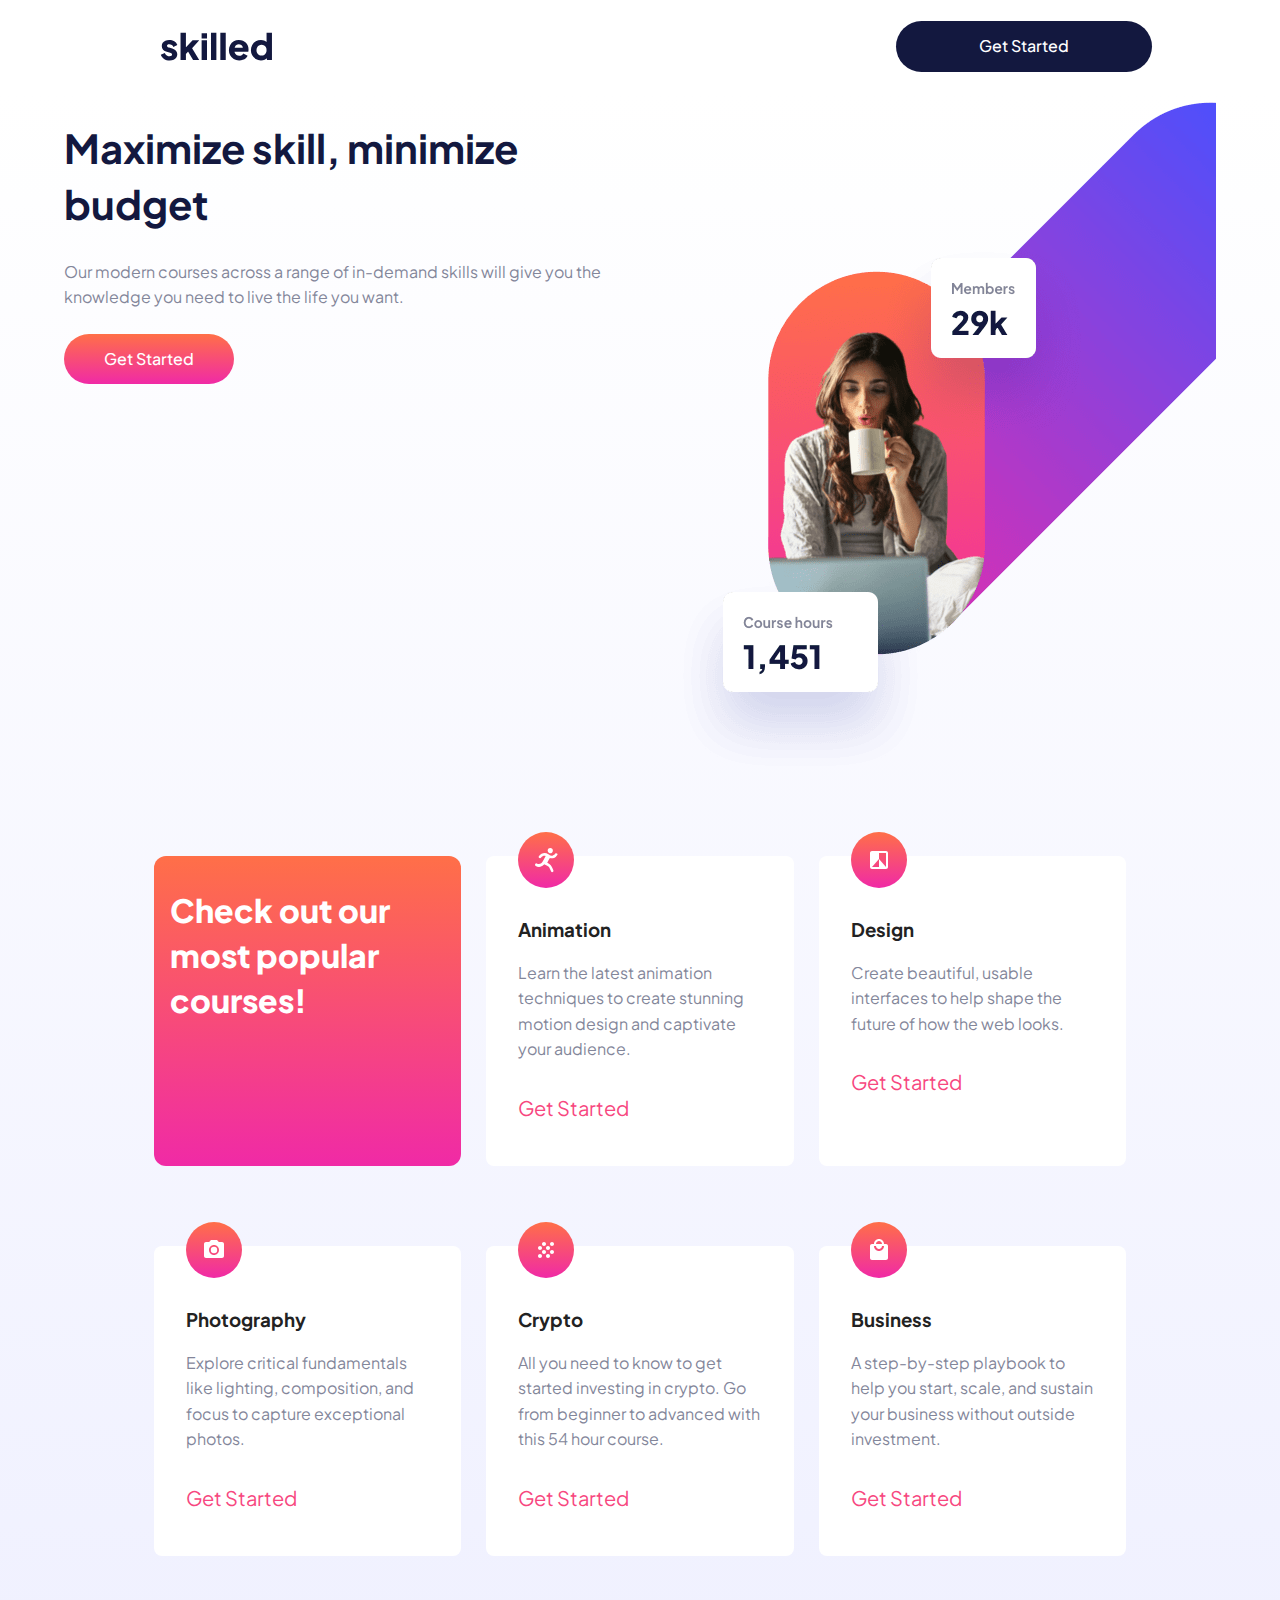
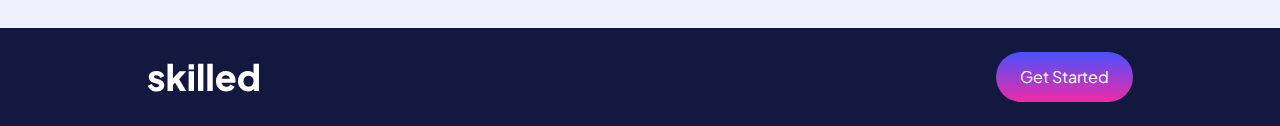
==== commit 38457d73: "Added div around card content and added more hover stylings" ====
--- a/index.html
+++ b/index.html
@@ -58,31 +58,39 @@
       </div>
 
       <div class="course-card design">
-        <h3>Design</h3>
-        <p>Create beautiful, usable interfaces to help shape the future of
-          how the web looks.</p>
-        <a href="#">Get Started</a>
+        <div class="card-content">
+          <h3>Design</h3>
+          <p>Create beautiful, usable interfaces to help shape the future of
+            how the web looks.</p>
+          <a href="#">Get Started</a>
+        </div>
       </div>
 
       <div class="course-card photography">
-        <h3>Photography</h3>
-        <p> Explore critical fundamentals like lighting, composition, and focus
-          to capture exceptional photos.</p>
-        <a href="#">Get Started</a>
+        <div class="card-content">
+          <h3>Photography</h3>
+          <p> Explore critical fundamentals like lighting, composition, and focus
+            to capture exceptional photos.</p>
+          <a href="#">Get Started</a>
+        </div>
       </div>
 
       <div class="course-card crypto">
-        <h3>Crypto</h3>
-        <p> All you need to know to get started investing in crypto. Go from beginner
-          to advanced with this 54 hour course.</p>
-        <a href="#">Get Started</a>
+        <div class="card-content">
+          <h3>Crypto</h3>
+          <p> All you need to know to get started investing in crypto. Go from beginner
+            to advanced with this 54 hour course.</p>
+          <a href="#">Get Started</a>
+        </div>
       </div>
 
       <div class="course-card business">
-        <h3>Business</h3>
-        <p>A step-by-step playbook to help you start, scale, and sustain your business
-          without outside investment.</p>
-        <a href="#">Get Started</a>
+        <div class="card-content">
+          <h3>Business</h3>
+          <p>A step-by-step playbook to help you start, scale, and sustain your business
+            without outside investment.</p>
+          <a href="#">Get Started</a>
+        </div>
       </div>
     </div>
   </main>
--- a/css/main.css
+++ b/css/main.css
@@ -120,6 +120,10 @@
   border: none;
 }
 
+.header-button:hover {
+  background: #666CA3;
+}
+
 /***** Main *****/
 main {
   background: linear-gradient(180deg, #FFFFFF 0%, #F0F1FF 100%);
@@ -165,6 +169,12 @@
   color: #ffffff;
   border: none;
   margin: 1rem 0;
+}
+
+.hero-button:hover {
+  background: linear-gradient(0deg, rgba(255, 255, 255, 0.5),
+      rgba(255, 255, 255, 0.5)), linear-gradient(180deg,
+      #4851FF -54.32%, #F02AA6 100%);
 }
 
 /***** Courses *****/
@@ -214,6 +224,10 @@
   font-size: 1.25rem;
 }
 
+.course-card a:hover {
+  color: #FFA7C3;
+}
+
 .course-card p {
   color: #83869A;
   line-height: 1.6rem;
@@ -266,13 +280,16 @@
 
 /***** Footer *****/
 footer {
-  display: flex;
-  justify-content: space-between;
-  align-items: center;
   background-color: #13183F;
   color: #ffffff;
   width: 100%;
   padding: 1.5rem;
+}
+
+.contain-footer {
+  display: flex;
+  justify-content: space-between;
+  align-items: center;
 }
 
 .footer-button {
@@ -281,6 +298,12 @@
   color: #ffffff;
   padding: 1rem 1.5rem;
   border: none;
+}
+
+.footer-button:hover {
+  background: linear-gradient(0deg, rgba(255, 255, 255, 0.5),
+      rgba(255, 255, 255, 0.5)), linear-gradient(180deg,
+      #4851FF -54.32%, #F02AA6 100%);
 }
 
 
@@ -357,6 +380,11 @@
     width: 45%;
     margin: 2.5rem 0;
   }
+
+  .courses-heading {
+    font-size: 2rem;
+    margin: 2rem 1rem;
+  }
 }
 
 /* ----------- Desktop Screenlarger than 1200px wide ----------- */
@@ -372,6 +400,9 @@
     width: 80%;
   }
 
+  .courses {
+    width: 80%;
+  }
 
   .courses-heading-background {
     width: 30%;
@@ -383,14 +414,12 @@
   }
 
   footer {
+    display: flex;
     justify-content: center;
   }
 
   .contain-footer {
-    display: flex;
-    justify-content: space-between;
-    align-items: center;
-    width: 90%;
+    width: 80%;
   }
 }
 
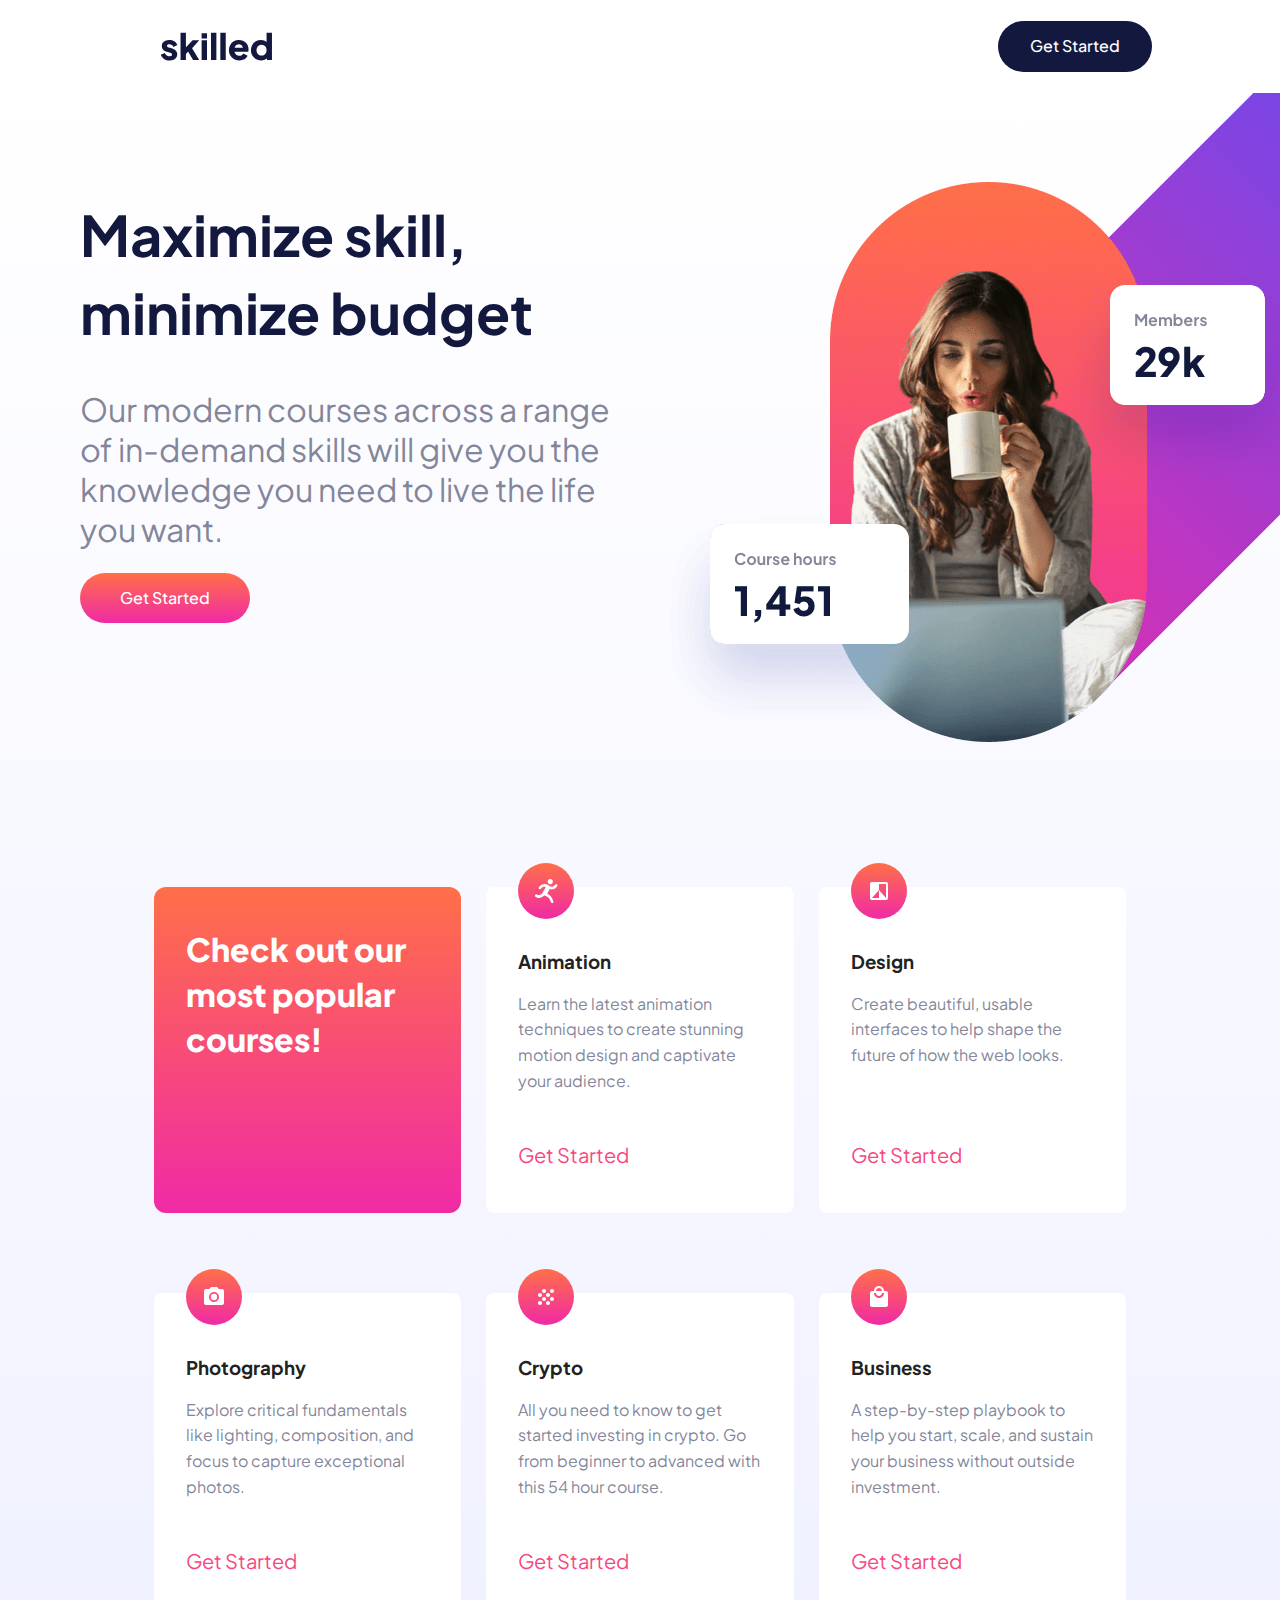
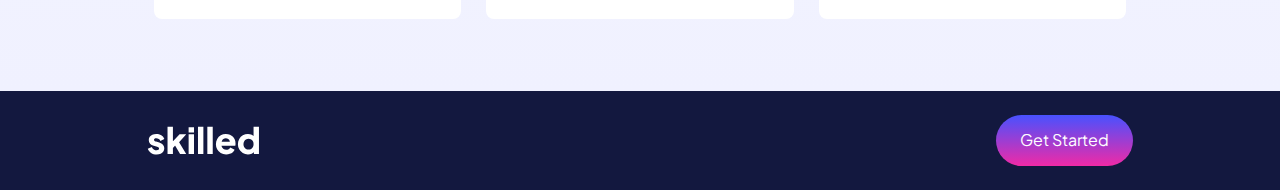
==== commit 99ba725c: "Fixed media queries inside of picture element. Added some styling to desktop hero image but still no" ====
--- a/index.html
+++ b/index.html
@@ -36,8 +36,8 @@
 
       <div class="contain-hero-image">
         <picture class="hero-image">
-          <source srcset="./assets/image-hero-tablet.png" media="(min-width: 768px)" />
-          <source srcset="./assets/image-hero-desktop.png" media="(min-width: 1200px)" />
+          <source media="(min-width: 1200px)" srcset="./assets/image-hero-desktop.png" />
+          <source media="(min-width: 768px)" srcset="./assets/image-hero-tablet.png" />
           <img class="product-image" src="./assets/image-hero-mobile.png" alt="Female student sipping coffee" />
         </picture>
       </div>
--- a/css/main.css
+++ b/css/main.css
@@ -132,6 +132,7 @@
   flex-flow: row wrap;
   padding-bottom: 2rem;
   width: 100%;
+  overflow: hidden;
 }
 
 
@@ -209,8 +210,9 @@
 
 .card-content {
   display: flex;
-  align-items: center;
-  flex-flow: row wrap;
+  align-items: stretch;
+  /* justify-content: left; */
+  flex-direction: column;
 }
 
 .course-card p,
@@ -222,6 +224,7 @@
   color: #F74780;
   text-decoration: none;
   font-size: 1.25rem;
+  margin-top: auto;
 }
 
 .course-card a:hover {
@@ -231,6 +234,7 @@
 .course-card p {
   color: #83869A;
   line-height: 1.6rem;
+  min-height: 9.4rem;
 }
 
 .animation::before {
@@ -335,34 +339,36 @@
     /* flex-grow: 1; */
     /* justify-content: space-evenly; */
     /* align-items: center; */
-    /* flex-flow: row nowrap; */
+    flex-flow: row nowrap;
     width: 90%;
+    margin-bottom: 12rem;
   }
 
   .content-wrapper {
-    margin: 0;
+    margin-top: 4rem;
     width: 50%;
   }
 
   .contain-hero-image {
     width: 50%;
-    /* position: relative; */
-    /* top: -20%; */
-    /* right: 0%; */
+    position: relative;
+    top: 5%;
+    right: 0%;
+    /* background-color: #F02AA6; */
+    /* min-height: 25rem; */
     /*right: -5%;
     top: -40%;*/
     /* object-fit: contain; */
     /* transform: translateX(55%); */
-    overflow: hidden;
+    /* overflow: hidden; */
   }
 
   .hero-image {
     display: block;
     width: 100%;
-    position: relative;
-    right: -5%;
-    top: -5%;
-    /* bottom: 20%; */
+    position: absolute;
+    right: 0%;
+    top: -45%;
     object-fit: contain;
   }
 
@@ -383,7 +389,7 @@
 
   .courses-heading {
     font-size: 2rem;
-    margin: 2rem 1rem;
+    margin: 2.5rem 2rem 1rem;
   }
 }
 
@@ -398,6 +404,32 @@
 
   header {
     width: 80%;
+  }
+
+  .header-button {
+    width: 15%;
+  }
+
+  h1 {
+    font-size: 3.5rem;
+  }
+
+  .hero-area p {
+    font-size: 2rem;
+    line-height: 2.5rem;
+  }
+
+  .content-wrapper {
+    margin-top: 4rem;
+    width: 50%;
+    /* z-index: 10; */
+  }
+
+  .contain-hero-image {
+    width: 50%;
+    position: relative;
+    top: 5%;
+    right: 0%;
   }
 
   .courses {
